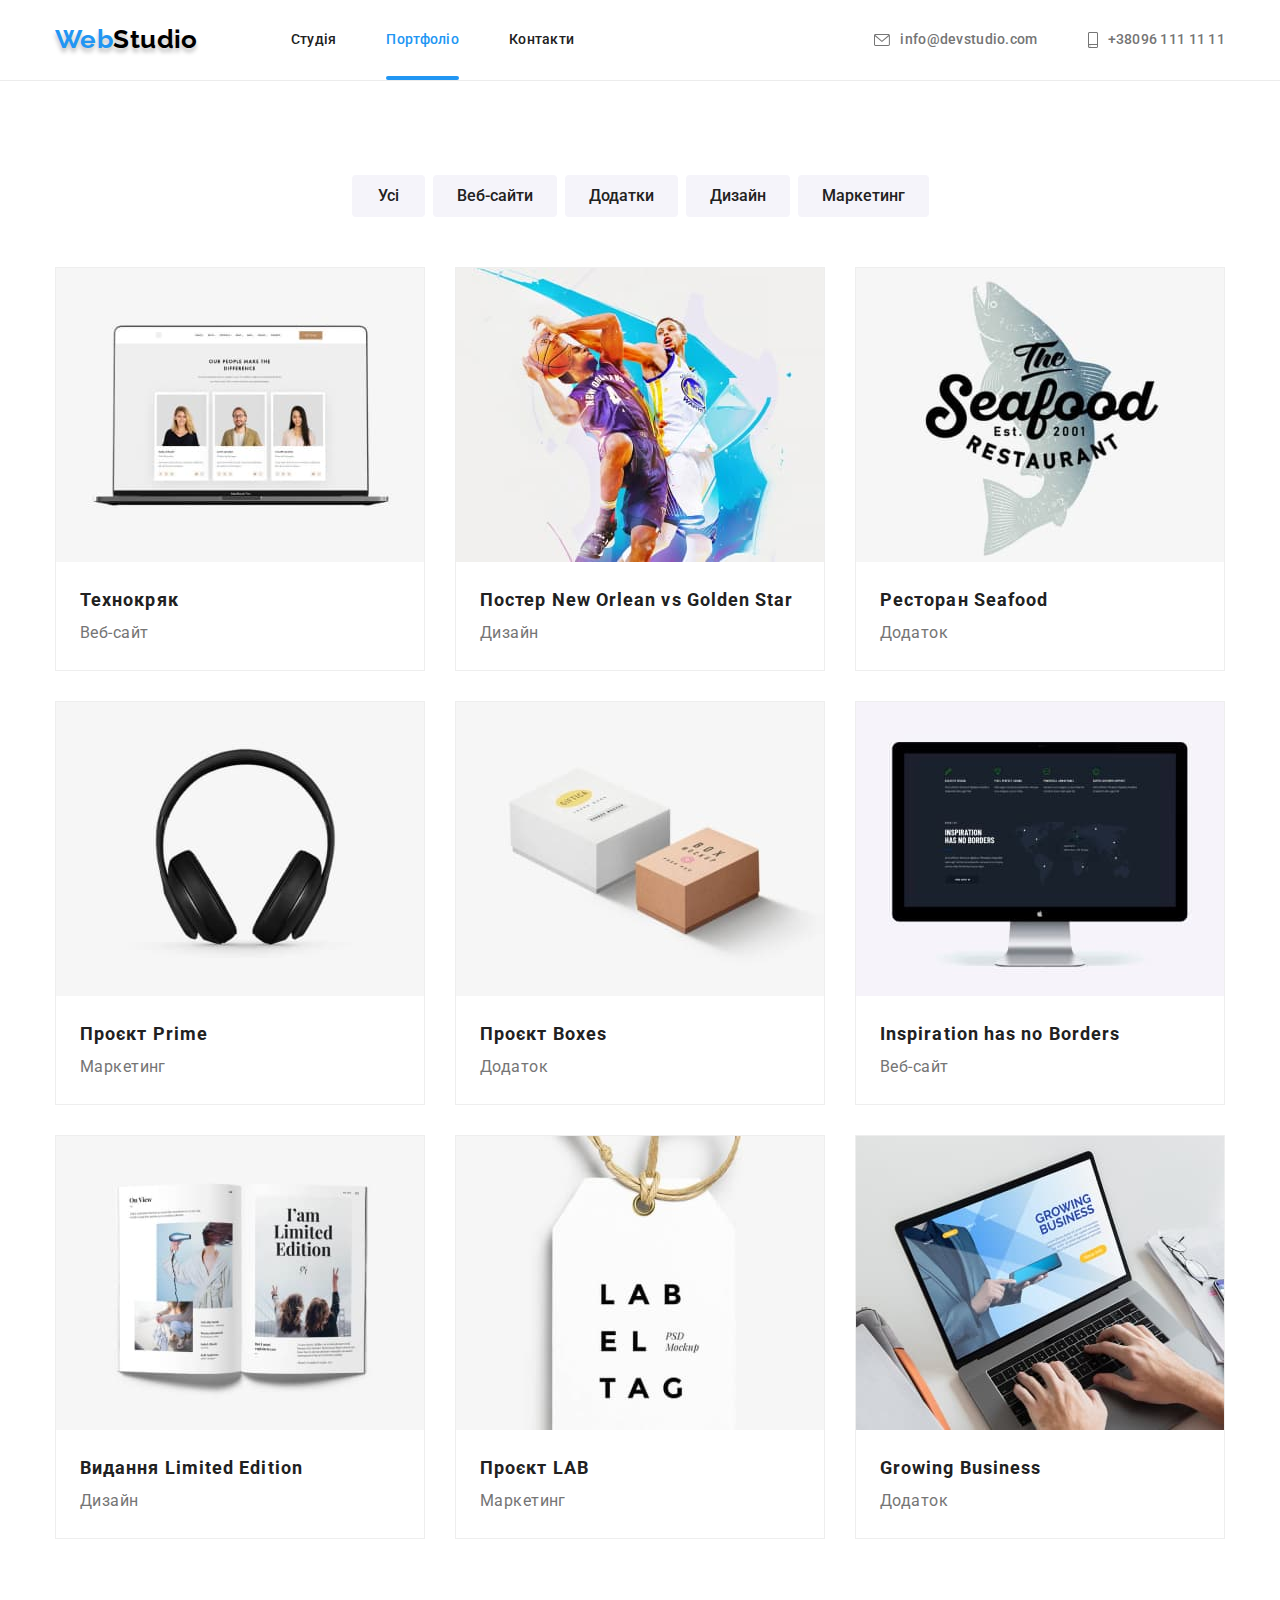
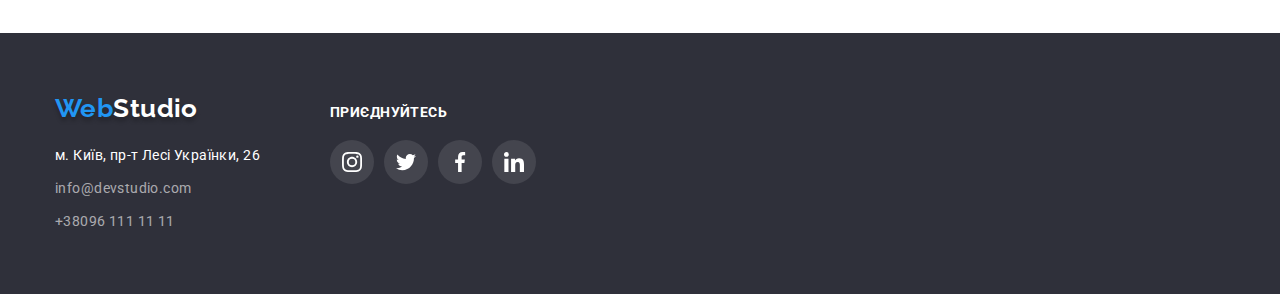
==== portfolio.html @ 29059330 "clone hw05" ====
<!DOCTYPE html>
<html lang="en">
<head>
    <meta charset="UTF-8">
    <meta http-equiv="X-UA-Compatible" content="IE=edge">
    <meta name="viewport" content="width=device-width, initial-scale=1.0">
    <title>Portfolio</title>
    <link rel="preconnect" href="https://fonts.googleapis.com">
    <link rel="preconnect" href="https://fonts.gstatic.com" crossorigin>
    <link href="https://fonts.googleapis.com/css2?family=Raleway:wght@700&family=Roboto:wght@400;500;700;900&display=swap"
        rel="stylesheet">
    <link rel="stylesheet" href="https://cdnjs.cloudflare.com/ajax/libs/modern-normalize/1.1.0/modern-normalize.min.css">
    <link rel="stylesheet" href="./css/styles.css"/>
</head>
<body>
    <!--Хедер-->
    <header>
        <div class="container page-nav">
            <nav class="nav">
                <a href="./index.html" class="logo">
                    <span class="logo-web">Web</span><span class="logo-studio">Studio</span>
                </a>
                <ul class="site-nav">
                    <li class="item"> <a class="link" href="./index.html">Студія</a></li>
                    <li class="item"> <a class="link current" href="">Портфоліо</a></li>
                    <li class="item"> <a class="link" href="">Контакти</a></li>
                </ul>
            </nav>
            <ul class="nav-address">
                <li class="item"> <a class="link" href="mailto:info@devstudio.com">
                    <svg class="mail-nav" width="16" height="12">
                        <use href="./images/icons.svg#icon-envelope"></use>
                    </svg>info@devstudio.com</a></li>
                <li class="item"> <a class="link" href="tel:+380961111111">
                    <svg class="tel-nav" width="10" height="16">
                        <use href="./images/icons.svg#icon-smartphone"></use>
                    </svg>+38096 111 11 11</a></li>
            </ul>
        </div>
    </header>
    <!--Мейн-->
    <main>
        <h1 class="visually-hidden">Фільтр Портфоліо</h1>
        <section class="filters">
            <div class="container">
                <ul class="filters-menu">
                    <li class="item"><button class="btn" type="button">Усі</button></li>
                    <li class="item"><button class="btn" type="button">Веб-сайти</button></li>
                    <li class="item"><button class="btn" type="button">Додатки</button></li>
                    <li class="item"><button class="btn" type="button">Дизайн</button></li>
                    <li class="item"><button class="btn" type="button">Маркетинг</button></li>
                </ul>
                <ul class="portfolio">
                    <li class="container2">
                        <a class="link" href="">
                            <div class="thumb">
                                <img src="./images/p1.jpg" alt="Веб-сайт" width="370" height="294">
                                <div class="portfolio-overlay">
                                    <p class="text">Ресурс пропонує комплексні пропозиції з різним рівнем функціоналу та сервісів. Все це дозволить
                                        відвідувачу отримати
                                        вичерпні відомості про компанію чи приватну особу.</p>
                                </div>
                            </div>
                            <div class="menu">
                                <h2 class="title-portfolio">Технокряк</h2>
                                <p class="variety-portfolio">Веб-сайт</p>
                            </div>
                        </a>
                    </li>
                    <li class="container2">
                        <a class="link" href="">
                            <div class="thumb">
                                <img src="./images/p2.jpg" alt="Дизайн" width="370" height="294">
                                <div class="portfolio-overlay">
                                    <p class="text">Ресурс пропонує комплексні пропозиції з різним рівнем функціоналу та сервісів. Все це дозволить
                                        відвідувачу отримати
                                        вичерпні відомості про компанію чи приватну особу.</p>
                                </div>
                            </div>
                            <div class="menu">
                                <h2 class="title-portfolio">Постер New Orlean vs Golden Star</h2>
                                <p class="variety-portfolio">Дизайн</p>
                            </div>
                        </a>
                    </li>
                    <li class="container2">
                        <a class="link" href="">
                            <div class="thumb">
                                <img src="./images/p3.jpg" alt="Додаток" width="370" height="294">
                                <div class="portfolio-overlay">
                                    <p class="text">Ресурс пропонує комплексні пропозиції з різним рівнем функціоналу та сервісів. Все це дозволить
                                        відвідувачу отримати
                                        вичерпні відомості про компанію чи приватну особу.</p>
                                </div>
                            </div>
                            <div class="menu">
                                <h2 class="title-portfolio">Ресторан Seafood</h2>
                                <p class="variety-portfolio">Додаток</p>
                            </div>
                        </a>
                    </li>
                    <li class="container2">
                        <a class="link" href="">
                            <div class="thumb">
                                <img src="./images/p4.jpg" alt="Маркетинг" width="370" height="294">
                                <div class="portfolio-overlay">
                                    <p class="text">Ресурс пропонує комплексні пропозиції з різним рівнем функціоналу та сервісів. Все це дозволить
                                        відвідувачу отримати
                                        вичерпні відомості про компанію чи приватну особу.</p>
                                </div>
                            </div>
                            <div class="menu">
                                <h2 class="title-portfolio">Проєкт Prime</h2>
                                <p class="variety-portfolio">Маркетинг</p>
                            </div>
                        </a>
                    </li>
                    <li class="container2">
                        <a class="link" href="">
                            <div class="thumb">
                                <img src="./images/p5.jpg" alt="Додаток" width="370" height="294">
                                <div class="portfolio-overlay">
                                    <p class="text">Ресурс пропонує комплексні пропозиції з різним рівнем функціоналу та сервісів. Все це дозволить
                                        відвідувачу отримати
                                        вичерпні відомості про компанію чи приватну особу.</p>
                                </div>
                            </div>
                            <div class="menu">
                                <h2 class="title-portfolio">Проєкт Boxes</h2>
                                <p class="variety-portfolio">Додаток</p>
                            </div>
                        </a>
                    </li>
                    <li class="container2">
                        <a class="link" href="">
                            <div class="thumb">
                                <img src="./images/p6.jpg" alt="Веб-сайт" width="370" height="294">
                                <div class="portfolio-overlay">
                                    <p class="text">Ресурс пропонує комплексні пропозиції з різним рівнем функціоналу та сервісів. Все це дозволить
                                        відвідувачу отримати
                                        вичерпні відомості про компанію чи приватну особу.</p>
                                </div>
                            </div>
                            <div class="menu">
                                <h2 class="title-portfolio">Inspiration has no Borders</h2>
                                <p class="variety-portfolio">Веб-сайт</p>
                            </div>
                        </a>
                    </li>
                    <li class="container2">
                        <a class="link" href="">
                            <div class="thumb">
                                <img src="./images/p7.jpg" alt="Дизайн" width="370" height="294">
                                <div class="portfolio-overlay">
                                    <p class="text">Ресурс пропонує комплексні пропозиції з різним рівнем функціоналу та сервісів. Все це дозволить
                                        відвідувачу отримати
                                        вичерпні відомості про компанію чи приватну особу.</p>
                                </div>
                            </div>
                            <div class="menu">
                                <h2 class="title-portfolio">Видання Limited Edition</h2>
                                <p class="variety-portfolio">Дизайн</p>
                            </div>
                        </a>
                    </li>
                    <li class="container2">
                        <a class="link" href="">
                            <div class="thumb">
                                <img src="./images/p8.jpg" alt="Маркетинг" width="370" height="294">
                                <div class="portfolio-overlay">
                                    <p class="text">Ресурс пропонує комплексні пропозиції з різним рівнем функціоналу та сервісів. Все це дозволить
                                        відвідувачу отримати
                                        вичерпні відомості про компанію чи приватну особу.</p>
                                </div>
                            </div>
                            <div class="menu">
                                <h2 class="title-portfolio">Проєкт LAB</h2>
                                <p class="variety-portfolio">Маркетинг</p>
                            </div>
                        </a>
                    </li>
                    <li class="container2">
                        <a class="link" href="">
                            <div class="thumb">
                                <img src="./images/p9.jpg" alt="Додаток" width="370" height="294">
                                <div class="portfolio-overlay">
                                    <p class="text">Ресурс пропонує комплексні пропозиції з різним рівнем функціоналу та сервісів. Все це дозволить
                                        відвідувачу отримати
                                        вичерпні відомості про компанію чи приватну особу.</p>
                                </div>
                            </div>
                            <div class="menu">
                                <h2 class="title-portfolio">Growing Business</h2>
                                <p class="variety-portfolio">Додаток</p>
                            </div>
                        </a>
                    </li>
                </ul>
            </div>
        </section>
    </main>
    <!--Футер-->
    <footer class="footer">
        <div class="container info">
            <div>
                <a href="" class="logo">
                    <span class="logo-web">Web</span><span class="logo-studio">Studio</span>
                </a>
                <address>
                    <ul>
                        <li class="item"><a class="address" href="https://goo.gl/maps/R6BXJKpHJJbLq4Js7" target="_blank">м.
                                Київ, пр-т
                                Лесі Українки,
                                26</a></li>
                        <li class="item"><a class="mail" href="mailto:info@devstudio.com">info@devstudio.com</a></li>
                        <li class="item"><a class="tel" href="tel:+380961111111">+38096 111 11 11</a></li>
                    </ul>
                </address>
            </div>
            <div class="social-page">
                <b class="join">приєднуйтесь</b>
                <ul class="social">
                    <li class="link"><a class="socials-item" href="" target="_blank" aria-label="Instagram">
                            <svg class="icon" width="20" height="20">
                                <use href="./images/icons.svg#icon-instagram"></use>
                            </svg>
                        </a>
                    </li>
                    <li class="link"><a class="socials-item" href="" target="_blank" aria-label="Twitter">
                            <svg class="icon" width="20" height="20">
                                <use href="./images/icons.svg#icon-twitter"></use>
                            </svg>
                        </a>
                    </li>
                    <li class="link"><a class="socials-item" href="" target="_blank" aria-label="Facebook">
                            <svg class="icon" width="20" height="20">
                                <use href="./images/icons.svg#icon-facebook"></use>
                            </svg>
                        </a>
                    </li>
                    <li class="link"><a class="socials-item" href="" target="_blank" aria-label="Linkedin">
                            <svg class="icon" width="20" height="20">
                                <use href="./images/icons.svg#icon-linkedin"></use>
                            </svg>
                        </a>
                    </li>
                </ul>
            </div>
        </div>
    </footer>
</body>
</html>
---- css/styles.css ----
/*колір основного тексту #212121 */
/*вторинний колір тексту #757575 */
/*білий #FFFFFF */
/*акцент синій #2196F3 */
/*вторинний колір фону #2F303A-чорний, #F5F4FA- сірий */

:root {
    --primary-text-color: #757575;
    --title-text-color: #212121;
    --accent-color: #2196F3;
    --white-color: #FFFFFF;
}
html{
    box-sizing: border-box;
}
*,*::before, *::after{
    box-sizing: inherit;
}
body{
    background-color: var(--white-color);
    font-family: 'Roboto', sans-serif;
    font-weight: 400;
    font-size: 14px;
    letter-spacing: 0.03em;
}
body ul{
    list-style: none;
}
body a{
    text-decoration: none;
}

    
            /*Header*/
header {
    background-color: var(--white-color);
    border-bottom: 1px solid #ECECEC;
}
h1,h2,h3,p,ul{
    margin: 0;
    padding: 0;
}
img{
    display: block;
}
.page-nav{
    display: flex;
    align-items: center;
}
.nav{
    display: flex;
}

.container{
    margin-left: auto;
    margin-right: auto;
    width: 1200px;
    padding: 0 15px;
    /*outline: 4px solid red;*/ 
}
.logo{
    font-family: 'Raleway', sans-serif;
    font-weight: 700;
    font-size: 26px;
    line-height: 1.19;
    text-shadow: 0px 4px 4px rgba(0, 0, 0, 0.25);
}
.nav .logo{
    padding-top: 24px;
    padding-bottom: 25px;
}
.logo-web {
    color: var(--accent-color);
}
.logo-studio {
    color: #000000;
}
.site-nav {    
    display: flex;
    margin-left: 93px;
    font-weight: 500;
    font-size: 14px;
    line-height: 1.14;
    letter-spacing: 0.02em;
    color: var(--title-text-color);
}
.site-nav .item{
    margin-right: 50px;
    position: relative;
}
.site-nav .current::after{
    content: "";
    position: absolute;
    left: 0;
    bottom: 0;
    display: block;
    width: 100%;
    height: 4px;
    background: var(--accent-color);
    border-radius: 2px;
}
.site-nav .item:last-child{
    margin-right: 0;
}
.site-nav .link{
    font-weight: 500;
    line-height: 1.14;
    letter-spacing: 0.02em;
    color: var(--title-text-color);
    padding: 32px 0;
    display: block;

    transition-property: color;
    transition-duration: 250ms;
    transition-timing-function: cubic-bezier(0.4, 0, 0.2, 1);
}
.site-nav .link:hover,
.site-nav .link:focus {
    color: var(--accent-color);
}
.site-nav .link.current{
    color: var(--accent-color);
}
.nav-address .item +.item{
    margin-left: 50px;
}
.nav-address {
    display: flex;
    margin-left: auto;
    font-style: normal;
    font-weight: 500;
    font-size: 14px;
    line-height: 1.14;
    letter-spacing: 0.02em;
    color: var(--primary-text-color);
}
.nav-address .link{
    display: flex;
    padding-top: 32px;
    padding-bottom: 32px;
    color: var(--primary-text-color);
    align-items: center;
    justify-content: center;

    transition-property: color;
    transition-duration: 250ms;
    transition-timing-function: cubic-bezier(0.4, 0, 0.2, 1);
}
.mail-nav{
    margin-right: 10px;
    fill: currentColor;
}
.tel-nav{
    margin-right: 10px;
    fill: currentColor;
}
.nav-address .link:focus,
.nav-address .link:hover{
    color: var(--accent-color);
}
    /*Hero-sectiov*/
.hero-section {
    padding-top: 200px;
    padding-bottom: 200px;
    /*background-color: #C4C4C4;*/
    text-align: center;
    /*outline: 4px solid red;*/
}
.overlay{
    height: 600px;
    max-width: 1600px;
    margin-left: auto;
    margin-right: auto;
    background-image: linear-gradient(
            to right,
            rgba(47, 48, 58, 0.4),
            rgba(47, 48, 58, 0.4)
    ),
        url(../images/Overlay.jpg);
    background-color: ##C4C4C4;
    background-repeat: no-repeat;
    background-position: center;
    background-size: cover;
}
.hero-section .title {
    font-weight: 900;
    font-size: 44px;
    line-height: 1.36;
    letter-spacing: 0.06em;
    text-transform: uppercase;
    color: var(--white-color);
    margin-bottom: 30px;
}
.button{
    min-width: 216px;
    min-height: 50px;
    padding: 10px 32px;
    text-align: center;
    background: var(--accent-color);
    box-shadow: 0px 4px 4px rgba(0, 0, 0, 0.15);
    border-radius: 4px;
    border-color: var(--accent-color);
    cursor: pointer;
}
.button__label {
    font-family: 'Roboto';
    font-weight: 700;
    font-size: 16px;
    line-height: 1.88;
    display: flex;
    align-items: center;
    text-align: center;
    letter-spacing: 0.06em;
    color: var(--white-color);
}
.button:hover, .button:focus{
    color: var(--accent-color);
}
.visually-hidden {
    position: absolute;
    width: 1px;
    height: 1px;
    margin: -1px;
    border: 0;
    padding: 0;

    white-space: nowrap;
    clip-path: inset(100%);
    clip: rect(0 0 0 0);
    overflow: hidden;
}
.features{
    display: flex;
    flex-wrap: wrap;
}
.features .item+.item{
    margin-left: 30px;
}
.benefits .item{
    width: 270px;
}

.benefits .icon{
    width: 270px;
    height: 120px;
    background-color: #F5F4FA;
    margin-bottom: 30px;
    border-radius: 4px;
    display: flex;
    align-items: center;
    justify-content: center;
}
/*.benefits .item::before {
    content: "";
    display: block;
    height: 120px;
    background-size: auto;
    background-repeat: no-repeat;
    background-position: center;
    border-radius: 4px;
    background-color: #F5F4FA;
    padding: 25px 100px;
    margin-bottom: 30px;
}
.icon-antenna:before{
    background-image: url("../images/antenna\ 1.svg");
}
.icon-clock:before{
    background-image: url("../images/clock\ 1.svg");
}
.icon-diagram:before{
    background-image: url("../images/diagram\ 1.svg");
}
.icon-astronaut:before{
    background-image: url("../images/astronaut\ 1.svg");
}*/

.benefits .details {
    margin-bottom: 10px;
    line-height: 1.14;
    font-size: 14px;
    text-transform: uppercase;
    color: var(--title-text-color);
}
.benefits .description {
    line-height: 1.71;
    color: var(--primary-text-color);
}
.benefits{
    padding-bottom: 94px;
    padding-top: 94px;
}
.title-work{
    font-size: 36px;
    line-height: 1.17;
    text-align: center;
    color: var(--title-text-color);
    margin-bottom: 50px;
}
.box{
    display: flex;
    flex-wrap: wrap;
}
.specialists{
    display: flex;
    flex-wrap: wrap;
}

.specialists .name{
    font-weight: 500;
    font-size: 16px;
    line-height: 1.19;
    text-align: center;
    color: var(--title-text-color);
    margin-bottom: 10px;
}
.specialists .profession{
    font-size: 16px;
    line-height: 1.19;
    text-align: center;
    color: var(--primary-text-color);
    margin-bottom: 16px;
}
.work{
    display: flex; 
    padding-bottom: 94px;
}

.work .item +.item{
    margin-left: 30px;
}
.work .item{
    position: relative;
}
.overlay-text{
    position: absolute;
    
    bottom: 0;

    width: 370px;
    height: 70px;
    background: rgba(47, 48, 58, 0.8);

    font-weight: 700;
    font-size: 14px;
    line-height: 1.14;
    text-align: center;
    letter-spacing: 0.03em;
    text-transform: uppercase;
    color: var(--white-color);
    padding-top: 27px;
}
.work1 {
    padding-top: 94px;
    padding-bottom: 94px;
    background-color: #F5F4FA;
}
.work1 .socials-item {
    display: flex;
    align-items: center;
    justify-content: center;
    width: 44px;
    height: 44px;
    background-color: var(--white-color);
    border-radius: 50%;

    transition-property: background-color;
    transition-duration: 250ms;
    transition-timing-function: cubic-bezier(0.4, 0, 0.2, 1);
}
.work1 .icon {
    fill: #AFB1B8;

    transition-property: fill;
    transition-duration: 250ms;
    transition-timing-function: cubic-bezier(0.4, 0, 0.2, 1);
}
.socials-item:hover .icon,
.socials-item:focus .icon{
    fill: var(--white-color);
}
.socials-item:hover,
.socials-item:focus{
    background-color: var(--accent-color);
}

.team {
    padding-top: 30px;
    padding-bottom: 30px;
}
.container1{
    width: 270px;
    min-height: 368px;
    background: var(--white-color);
    box-shadow: 0px 1px 3px rgba(0, 0, 0, 0.12), 0px 1px 1px rgba(0, 0, 0, 0.14), 0px 2px 1px rgba(0, 0, 0, 0.2);
    border-radius: 0px 0px 4px 4px;
}
.container1 +.container1{
    margin-left: 30px;
}
.clients{
    padding-top: 94px;
    padding-bottom: 94px;
}
.company{
    fill: #AFB1B8;

    transition-property: fill, border-color;
    transition-duration: 250ms;
    transition-timing-function: cubic-bezier(0.4, 0, 0.2, 1);
}
.company-link {
    display: flex;
    align-items: center;
    justify-content: center;
    width: 170px;
    height: 92px;
    background-color: var(--white-color);
    border: 1px solid #AFB1B8;
    border-radius: 4px;
}
.icon-clients{
    display: flex;
    justify-content: center;
    align-items: center;
    gap: 30px;
}
 
.company-link:hover .company,
.company-link:focus .company{
    fill: var(--accent-color);
}
.company-link:hover,
.company-link:focus{
    border-color: var(--accent-color);
}
   


            /*Футер*/
.footer{
    background-color: #2F303A;
    padding-top: 60px;
    padding-bottom: 60px;
    display: flex;
}
.info{
    display: flex;
    align-items: baseline;
}
.footer .logo-studio{
    font-family: 'Raleway', sans-serif;
    font-weight: 700;
    font-size: 26px;
    line-height: 1.19;
    color: var(--white-color);
}
.footer .logo {
    display: flex;
    margin-bottom: 20px;
    font-family: 'Raleway', sans-serif;
    font-weight: 700;
    font-size: 26px;
    line-height: 1.19;
}
.footer .address{
    font-style: normal;
    line-height: 1.71;
    color: var(--white-color);
}
.footer .item +.item{
    margin-top: 9px;
}

.footer .mail,
.footer .tel{
    font-style: normal;
    line-height: 1.71;
    color: rgba(255, 255, 255, 0.6);
}
.footer .item{
    transition-property: color;
    transition-duration: 250ms;
    transition-timing-function: cubic-bezier(0.4, 0, 0.2, 1);
}
.footer .address:hover, .footer .address:focus,
.footer .mail:hover, .footer .mail:focus,
.footer .tel:hover,.footer .tel:focus{
    color: var(--accent-color);
}
.join{
    text-transform: uppercase;
    color: var(--white-color);
    display: inline-block;
    margin-bottom: 20px;
}
.footer .icon{
    fill: var(--white-color);
}
.footer .socials-item{
    display: flex;
    align-items: center;
    justify-content: center;
    width: 44px;
    height: 44px;
    background-color: rgba(255, 255, 255, 0.1);
    border-radius: 50%;

    transition-property: background-color;
    transition-duration: 250ms;
    transition-timing-function: cubic-bezier(0.4, 0, 0.2, 1);
}
.socials-item:hover,
.socials-item:focus{
    background-color: var(--accent-color);
}
.social{
    display: flex;
    align-items: center ;
    justify-content: center;
}
.social-page{
    margin-left: 70px;
}
.social .link +.link{
    margin-left: 10px;
}
       

            /* Модальне вікно*/

.backdrop{
    position: fixed;
    top: 0;
    left: 0;
    z-index: 1000;

    width: 100%;
    height: 100%;

    background-color: rgba(0, 0, 0, 0.2);

    /*opacity: 1;
    visibility: visible;
    pointer-events: initial;*/

    transition: opacity 250ms linear, visibility 250ms linear;
}

.backdrop.is-hidden{
    opacity: 0;
    visibility: hidden;
    pointer-events: none;
}
.modal{
    position: absolute;
    top: 50%;
    left: 50%;
    transform: translate(-50%, -50%);

    width: 528px;
    min-height: 581px;

    background-color: var(--white-color);
    border-radius: 4px;

    transition: transform 500ms ease-out;
}
.backdrop.is-hidden .modal{
    transform: translate(-50%, -60%);
}

.close-btn{
    position: absolute;
    top: 8px;
    right: 8px;

    display: flex;
    align-items: center;
    justify-content: center;

    width: 30px;
    height: 30px;
    padding: 0;
    border-radius: 50%;
    border: 1px solid rgba(0, 0, 0, 0.1);

    background-color: transparent;

    cursor: pointer;
}


                /*Портфоліо*/
.filters{
    padding-top: 94px;
    padding-bottom: 94px;
}
.filters-menu{
    display: flex;
    margin-bottom: 50px;
    justify-content: center;
}
.filters-menu .item+.item{
    margin-left: 8px;
}
.filters .btn{
    cursor: pointer;
    font-family: 'Roboto';
    font-weight: 500;
    font-size: 16px;
    line-height: 1.63;
    text-align: center;
    color: var(--title-text-color);
    background-color: #F5F4FA;
    padding: 6px 22px;
    border-radius: 4px;
    min-width: 73px;
    border-color: transparent;

    transition-property: background-color, color, box-shadow;
    transition-duration: 250ms;
    transition-timing-function: cubic-bezier(0.4, 0, 0.2, 1);
}
.filters .btn:hover,
.filters .btn:focus{
    color: var(--white-color);
    background-color: var(--accent-color);
    box-shadow: 0px 3px 1px rgba(0, 0, 0, 0.1), 0px 1px 2px rgba(0, 0, 0, 0.08), 0px 2px 2px rgba(0, 0, 0, 0.12);
}
.portfolio .link{
    display: block;
    background-color: var(--white-color);

    transition-property: box-shadow;
    transition-duration: 250ms;
    transition-timing-function: cubic-bezier(0.4, 0, 0.2, 1);
}
.portfolio .link:hover,
.portfolio .link:focus{
    box-shadow: 0px 1px 1px rgba(0, 0, 0, 0.12), 0px 4px 4px rgba(0, 0, 0, 0.06), 1px 4px 6px rgba(0, 0, 0, 0.16);
}

.title-portfolio{
    font-weight: 700;
    font-size: 18px;
    line-height: 2;
    letter-spacing: 0.06em;
    color: var(--title-text-color);
}
.variety-portfolio{
    font-size: 16px;
    line-height: 1.88;
    color: var(--primary-text-color);
}
.portfolio{
    display: flex;
    flex-wrap: wrap;
}
.container2{
    margin-right: 30px;
    margin-bottom: 30px;
    width: 370px;
    height: 404px;
    background: var(--white-color);
    border: 1px solid #EEEEEE;
}
.container2:nth-child(3n) {
    margin-right: 0;
}
.container2:nth-last-child(-n+3){
    margin-bottom: 0;
}
.menu{
    /*background-color: var(--white-color);*/
    padding: 20px 24px;
}
.thumb{
    position: relative;
    overflow: hidden;
}
.portfolio-overlay{
    position: absolute;
    top: 0;
    left: 0;

    width: 100%;
    height: 100%;
    display: flex;
    align-items: center;
    padding-left: 24px;
    padding-right: 24px;

    background-color: rgba(33, 150, 243, 0.9);

    transform: translateY(101%);
    
    transition-property: transform;
    transition-duration: 250ms;
    transition-timing-function: cubic-bezier(0.4, 0, 0.2, 1);
}
.portfolio-overlay .text{
    font-size: 18px;
    line-height: 1.56;
    letter-spacing: 0.03em;
    color: var(--white-color);
}
.container2:focus .portfolio-overlay,
.container2:hover .portfolio-overlay {
    transform: translateY(0);
}
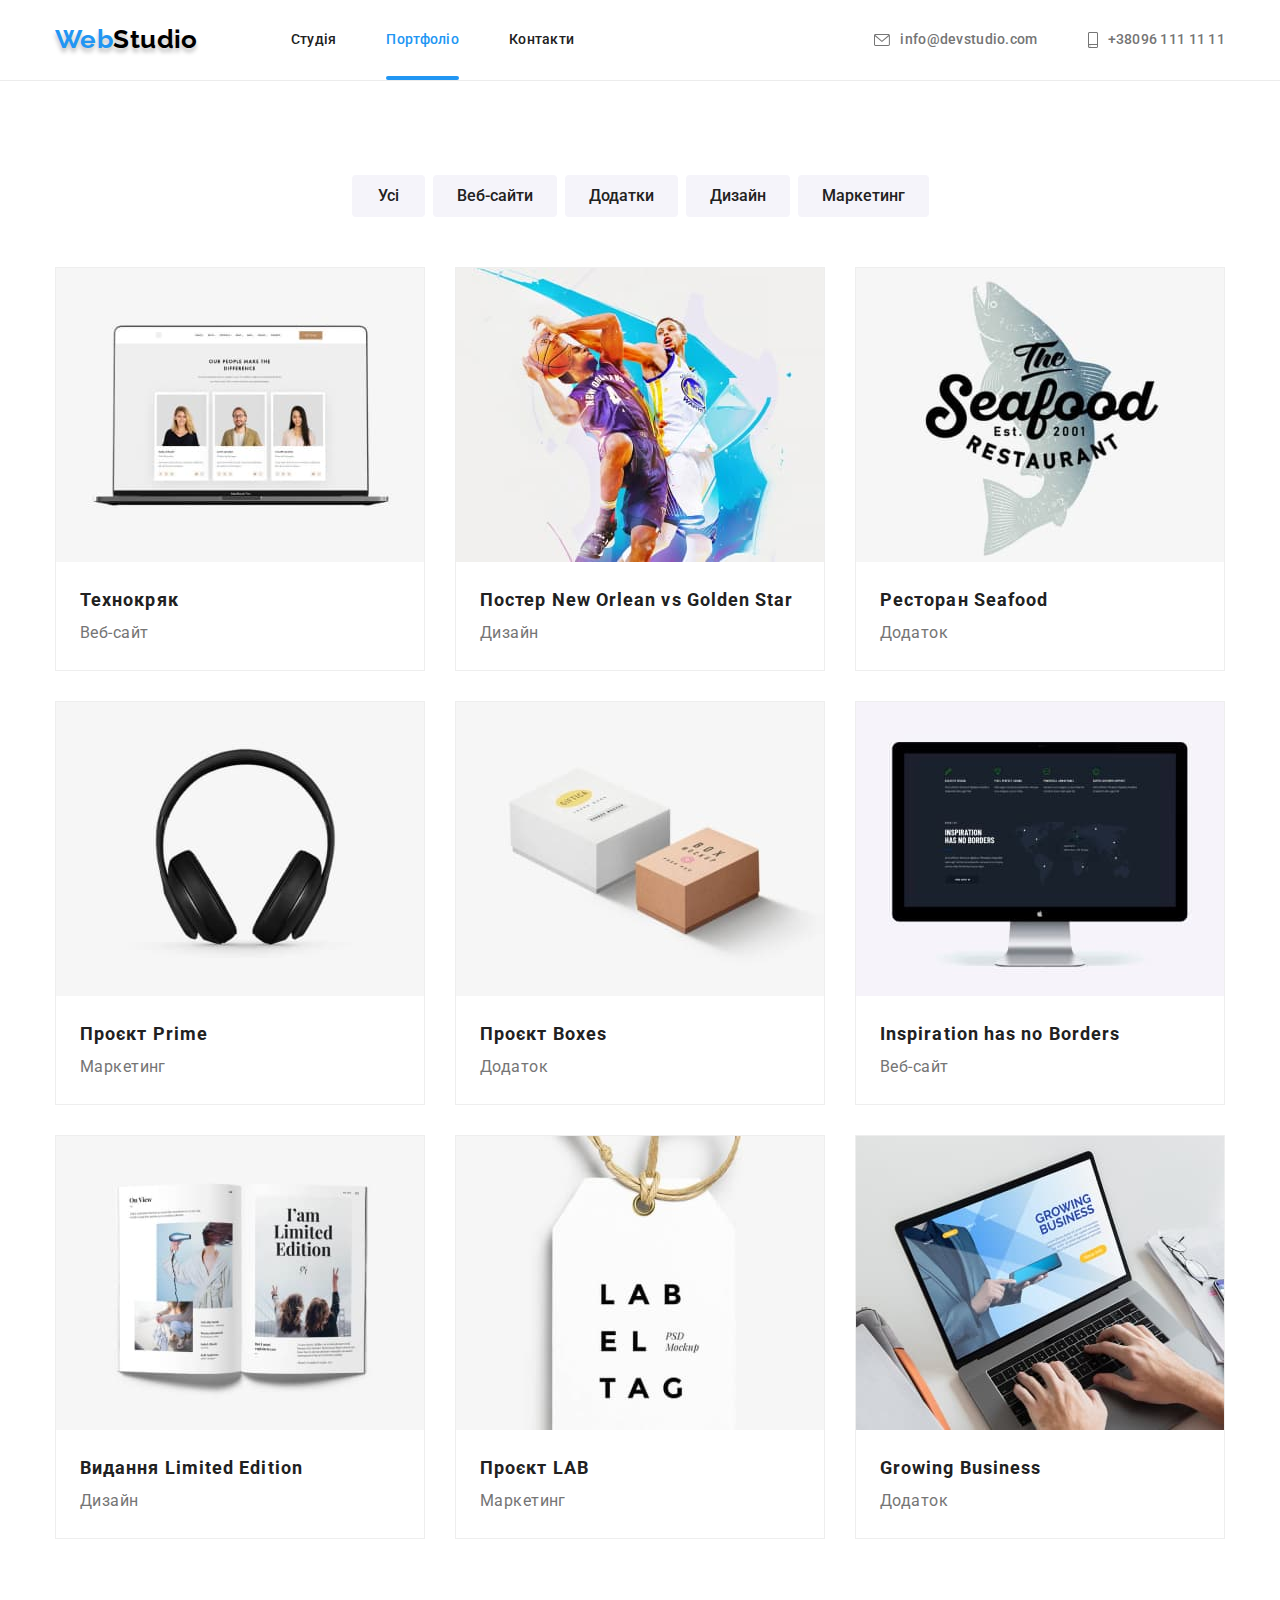
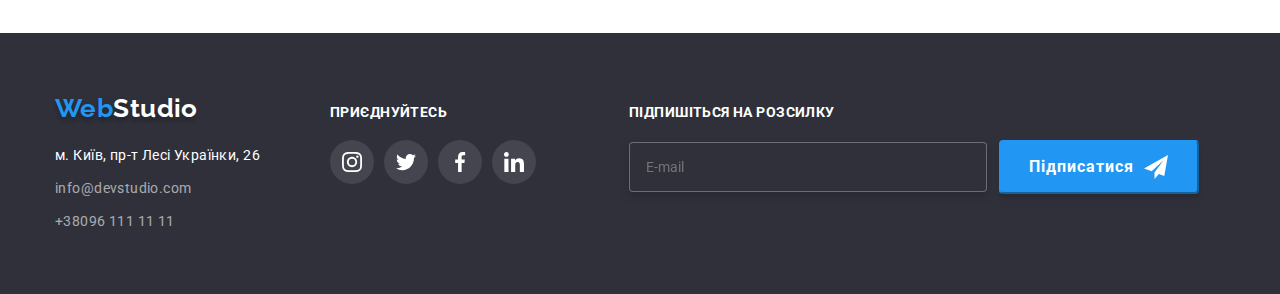
==== commit 58aeb0d4: "input css" ====
--- a/portfolio.html
+++ b/portfolio.html
@@ -246,6 +246,19 @@
                     </li>
                 </ul>
             </div>
+            <div class="subscribe">
+                <b class="join">Підпишіться на розсилку</b>
+                <form class="form-subscribe" action="email" placeholder="E-mail">
+                    <label for="E-mail"></label>
+                    <input type="text" name="email" id="E-mail" placeholder="E-mail">
+                    <button type="submit" class="btn-form">
+                        <span class="btn-name">Підписатися</span>
+                        <svg class="icon-send" width="24" height="24">
+                            <use href="./images/icons.svg#icon-icon-send"></use>
+                        </svg>
+                    </button>
+                </form>
+            </div>
         </div>
     </footer>
 </body>
--- a/css/styles.css
+++ b/css/styles.css
@@ -331,6 +331,10 @@
 }
 .work .item{
     position: relative;
+
+    display: flex;
+    align-items: center;
+    justify-content: center;
 }
 .overlay-text{
     position: absolute;
@@ -494,6 +498,11 @@
     display: inline-block;
     margin-bottom: 20px;
 }
+.form-subscribe{
+    display: flex;
+    align-items: center;
+    justify-content: center;
+}
 .footer .icon{
     fill: var(--white-color);
 }
@@ -524,6 +533,58 @@
 }
 .social .link +.link{
     margin-left: 10px;
+}
+.subscribe {
+    margin-left: 93px;
+    
+    /*width: 570px;*/
+}
+ .footer input {
+    width: 358px;
+    height: 50px;
+
+    border: 1px solid rgba(255, 255, 255, 0.3);
+    filter: drop-shadow(0px 4px 4px rgba(0, 0, 0, 0.15));
+    border-radius: 4px;
+
+    font-family: inherit;
+    background-color: #2F303A;
+    padding:15px 16px;
+    margin: 0;
+}
+
+.btn-form {
+    min-width: 200px;
+    min-height: 50px;
+
+    background-color: var(--accent-color);
+    box-shadow: 0px 4px 4px rgba(0, 0, 0, 0.15);
+    border-radius: 4px;
+    padding: 10px 28px;
+    margin-left: 12px;
+    
+    display: flex;
+    align-items: center;
+    justify-content: baseline;
+
+    border-color: var(--accent-color);
+    cursor: pointer;
+}
+
+.btn-name {
+    font-weight: 700;
+    font-size: 16px;
+    line-height: 1.88;
+
+   letter-spacing: 0.06em;
+
+    margin-right: 10px;
+
+    color: #FFFFFF;
+}
+
+.icon-send {
+    fill: var(--white-color);
 }
        
 
@@ -589,6 +650,140 @@
 
     cursor: pointer;
 }
+.modal-form {
+    /*position: relative;*/
+    top: 19%;
+
+    padding: 40px;
+
+    width: 528px;
+    margin-left: auto;
+    margin-right: auto;
+}
+.title-modal{
+    font-weight: 700;
+    font-size: 20px;
+    line-height: 1.15;
+    text-align: center;
+    letter-spacing: 0.03em;
+    
+    color: var(--title-text-color);
+
+    margin-bottom: 12px;
+}
+.close-btn:focus-within .modal{
+    fill: var(--accent-color);
+}
+
+.form-groupe{
+    position: relative;
+    margin-bottom: 10px;
+
+    display: flex;
+    flex-direction: column;
+}
+
+.form-groupe input{
+    margin: 0;
+    padding-top: 11px;
+    padding-bottom: 11px;
+    padding-left: 42px;
+
+    border: 1px solid rgba(33, 33, 33, 0.2);
+    border-radius: 4px;
+
+    cursor: pointer;
+}
+.form-input:focus {
+    border-color: var(--accent-color);
+}
+.form-icon{
+    position: absolute;
+    top: 50%;
+    left: 12px;
+    
+}
+.form-label{
+    margin-bottom: 4px;
+
+    color: var(--primary-text-color);
+}
+.form-input{
+    position: relative;
+
+    margin: 0;
+    padding: 11px 12px;
+    
+    border: 1px solid rgba(33, 33, 33, 0.2);
+    border-radius: 4px;
+}
+.form-input:focus+.form-icon {
+    fill: var(--accent-color);
+}
+input:focus-visible,
+textarea:focus-visible {
+    outline: none;
+}
+.form-groupe 
+textarea{
+    resize: none;
+    margin-bottom: 10px;
+}
+.form-comment{
+    padding: 12px 16px;
+    
+    border: 1px solid rgba(33, 33, 33, 0.2);
+    border-radius: 4px;
+}
+.form-agree{
+    margin-bottom: 30px;
+
+    text-align: center;
+}
+.checkbox {
+    -moz-appearance: none;
+    -webkit-appearance: none;
+    appearance: none;
+}
+
+.form-agree .link{
+    color: var(--accent-color);
+    text-decoration: underline;
+    
+    cursor: pointer;
+}
+.btn-form-service{
+    min-width: 200px;
+    min-height: 50px;
+
+    display: flex;
+    align-items: center;
+    justify-content: center;
+    margin-left: auto;
+    margin-right: auto;
+
+    background-color: var(--accent-color);
+    box-shadow: 0px 4px 4px rgba(0, 0, 0, 0.15);
+    border-radius: 4px;
+    /*padding: 10px 52px;*/
+
+    border-color: var(--accent-color);
+    cursor: pointer;
+}
+.name-btn-form{
+    /*display: flex;
+    align-items: center;
+    justify-content: center;*/
+
+    font-weight: 700;
+    font-size: 16px;
+    line-height: 1.87;
+    letter-spacing: 0.06em;
+
+    color:var(--white-color);
+}
+
+
 
 
                 /*Портфоліо*/
@@ -708,4 +903,5 @@
 .container2:focus .portfolio-overlay,
 .container2:hover .portfolio-overlay {
     transform: translateY(0);
-}+}
+
